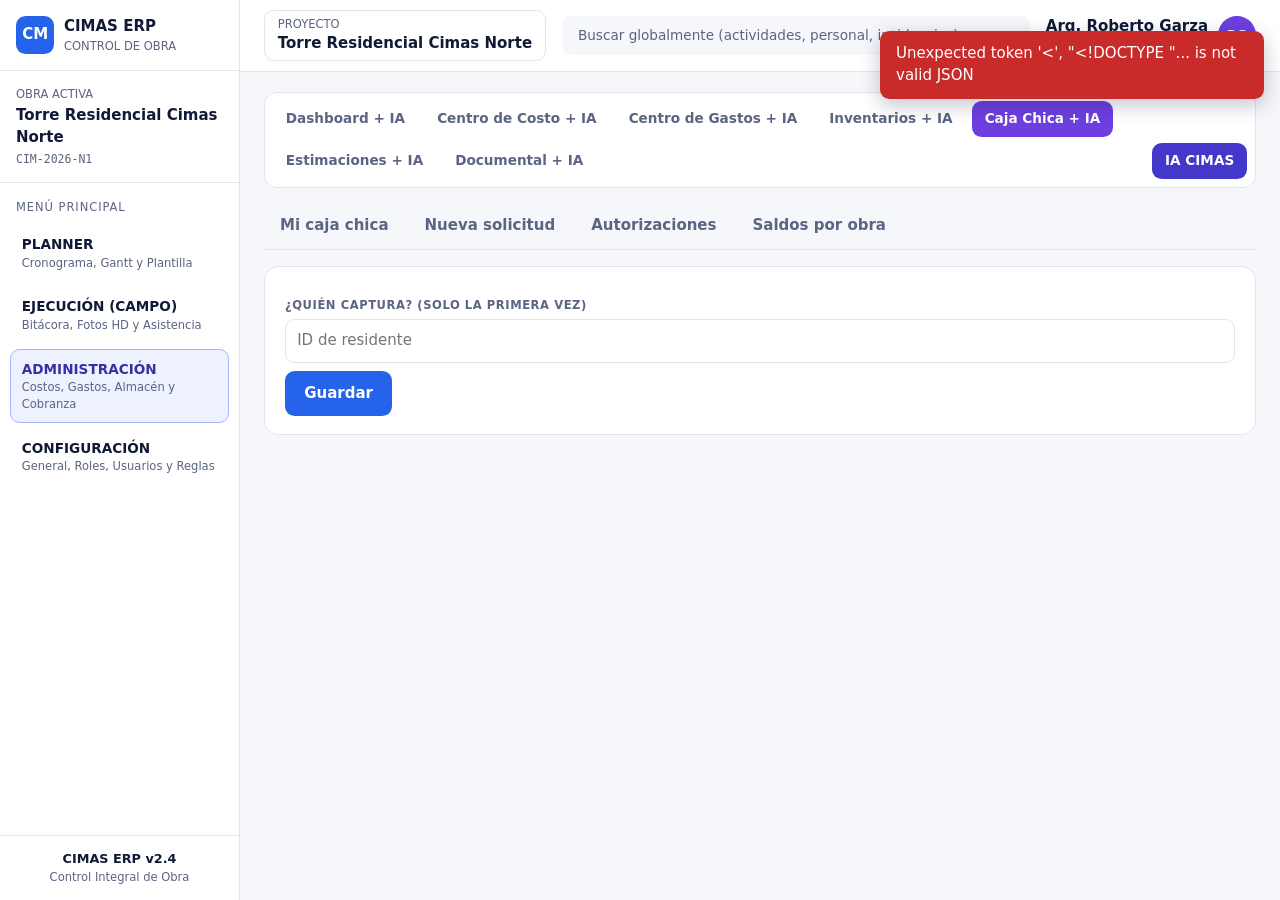
==== src/static/index.html @ c926f765 "feat(escaneo): move photo quality check to calidad.js and test it (#68, #69) Extract the blur and da" ====
<!doctype html>
<html lang="es">
<head>
  <meta charset="utf-8">
  <meta name="viewport" content="width=device-width, initial-scale=1">
  <title>Caja chica · Captura en obra</title>
  <link rel="stylesheet" href="app.css">
</head>
<body>
  <main>
    <section id="config" class="panel" hidden>
      <label for="residente">¿Quién captura? (solo la primera vez)</label>
      <input id="residente" type="text" placeholder="ID de residente" autocomplete="off">
      <button id="guardar-residente" type="button">Guardar</button>
    </section>

    <section id="mi-caja" hidden>
      <div class="hero">
        <div>
          <span class="insignia">Mi caja chica</span>
          <h1>Comprobar un gasto</h1>
          <p>Elige la solicitud aprobada, revisa su resumen y sube el comprobante para su revisión.</p>
          <p id="residente-actual" class="nota"></p>
        </div>
      </div>

      <div class="panel paso">
        <h2>1. Elige la solicitud</h2>
        <p id="sin-solicitudes" class="nota" hidden>Todavía no tienes solicitudes aprobadas. Si pagaste un gasto por tu cuenta, regístralo abajo.</p>
        <ul id="lista-solicitudes" class="selector"></ul>
      </div>

      <div id="resumen" class="panel paso" hidden>
        <h2 id="resumen-titulo"></h2>
        <div id="resumen-detalle" class="dos-columnas"></div>

        <h2>2. Comprobantes de esta solicitud</h2>
        <p class="nota">Escanea el comprobante con el botón fijo de abajo; los datos se completan después y pasa a revisión.</p>
        <p id="sin-comprobantes" class="nota" hidden>Aún no hay comprobantes.</p>
        <ul id="lista-comprobantes"></ul>
      </div>

      <!-- RNF05/HU21: foto borrosa u oscura, se pide repetirla antes de guardarla -->
      <div id="revision-foto" class="panel paso revision" role="alert" hidden>
        <h2 id="revision-motivo"></h2>
        <img id="revision-vista" class="vista-evidencia" alt="Vista previa de la foto">
        <div class="acciones inicio">
          <label class="boton dispara-escaneo" for="foto">Repetir foto</label>
          <button type="button" id="revision-usar" class="secundario">Usar de todos modos</button>
          <button type="button" id="revision-cancelar" class="secundario">Cancelar</button>
        </div>
      </div>

      <!-- RNF05/HU21: botón fijo y siempre visible; toque 1 cámara, toque 2 obturador, toque 3 "Usar foto" -->
      <div class="barra-escaneo">
        <ul id="envios" class="envios" aria-live="polite"></ul>
        <p id="contexto-escaneo" class="nota"></p>
        <div class="acciones inicio">
          <label id="boton-foto" class="boton-foto dispara-escaneo" for="foto">Escanear comprobante</label>
          <input id="foto" type="file" accept="image/*" capture="environment" hidden>
          <label class="boton secundario dispara-escaneo" for="archivo">Subir archivo</label>
          <input id="archivo" type="file" accept="image/*" hidden>
        </div>
      </div>
    </section>

    <p id="aviso" class="aviso" role="status" aria-live="polite" hidden></p>

    <section id="formulario" class="panel" hidden>
      <h2>Datos del comprobante</h2>
      <form id="form-datos" novalidate>
        <fieldset>
          <legend>Tipo</legend>
          <label><input type="radio" name="tipo" value="factura" required> Factura</label>
          <label><input type="radio" name="tipo" value="ticket"> Ticket</label>
          <label><input type="radio" name="tipo" value="nota_simple"> Nota simple</label>
        </fieldset>

        <p id="formulario-solicitud" class="nota"></p>

        <!-- Gasto pagado por el residente sin solicitud previa: la clasificación (RF02) se captura aquí -->
        <div id="campo-clasificacion" hidden>
          <label for="obra-gasto">Obra</label>
          <select id="obra-gasto" name="obra_id">
            <option value="">Selecciona una obra</option>
          </select>

          <label for="etapa-gasto">Etapa</label>
          <select id="etapa-gasto" name="etapa_construccion">
            <option value="cimentación">Cimentación</option>
            <option value="estructura">Estructura</option>
            <option value="albañilería">Albañilería</option>
            <option value="instalaciones">Instalaciones</option>
            <option value="acabados">Acabados</option>
            <option value="entrega">Entrega</option>
          </select>

          <label for="partida-gasto">Partida</label>
          <select id="partida-gasto" name="partida_categoria">
            <option>Materiales</option>
            <option>Renta de Maquinaria</option>
            <option>Mano de Obra</option>
            <option>Trámites</option>
            <option>Otros</option>
          </select>
        </div>

        <label for="monto">Monto pagado</label>
        <input id="monto" name="monto_comprobado" type="number" inputmode="decimal" min="0.01" step="0.01" required>

        <label for="fecha">Fecha del gasto</label>
        <input id="fecha" name="fecha_gasto" type="date" required>

        <label for="proveedor">Proveedor</label>
        <input id="proveedor" name="proveedor" type="text" required>

        <label for="concepto">Concepto</label>
        <input id="concepto" name="concepto" type="text" required>

        <div id="campo-horas" hidden>
          <label for="unidad">Horas de</label>
          <select id="unidad" name="unidad_horas">
            <option value="maquinaria">Maquinaria</option>
            <option value="trabajo">Trabajo</option>
          </select>
          <label for="horas">Horas</label>
          <input id="horas" name="horas" type="number" inputmode="decimal" min="0.1" step="0.1">
        </div>

        <div class="acciones">
          <button type="submit" data-accion="guardar">Guardar</button>
          <button type="submit" data-accion="cerrar">Guardar y cerrar</button>
          <button type="button" id="descartar" class="secundario">Descartar</button>
          <button type="button" id="volver" class="secundario">Volver</button>
        </div>
      </form>
    </section>
  </main>
  <script src="shell.js"></script>
  <script src="calidad.js"></script>
  <script src="app.js"></script>
</body>
</html>
---- src/static/app.css ----
:root {
  --fondo: #f6f7fb;
  --superficie: #ffffff;
  --texto: #111936;
  --suave: #5b6482;
  --borde: #e1e4ee;
  --oscuro: #0e1330;
  --primario: #2563eb;
  --primario-texto: #ffffff;
  --acento: #6d3fe0;
  --exito: #0f9d6c;
  --aviso: #b45309;
  --error: #c92a2a;
  --mono: ui-monospace, "Cascadia Mono", "SF Mono", Consolas, monospace;
  color-scheme: light;
}

* {
  box-sizing: border-box;
}

body {
  margin: 0;
  background: var(--fondo);
  color: var(--texto);
  font: 15px/1.45 system-ui, "Segoe UI", sans-serif;
}

[hidden] {
  display: none !important;
}

.mono {
  font-family: var(--mono);
}

/* Estructura general: barra lateral + columna con barra superior */
.aplicacion {
  display: grid;
  grid-template-columns: 15rem 1fr;
  min-height: 100vh;
}

.columna {
  min-width: 0;
}

.lateral {
  position: sticky;
  top: 0;
  display: flex;
  flex-direction: column;
  height: 100vh;
  background: var(--superficie);
  border-right: 1px solid var(--borde);
}

.lateral small,
.superior small {
  display: block;
  color: var(--suave);
  font-size: 0.72rem;
}

.marca {
  display: flex;
  align-items: center;
  gap: 0.6rem;
  padding: 1rem;
  border-bottom: 1px solid var(--borde);
}

.marca-logo {
  display: grid;
  place-items: center;
  width: 2.4rem;
  height: 2.4rem;
  border-radius: 0.6rem;
  background: var(--primario);
  color: #ffffff;
  font-weight: 800;
}

.obra-activa {
  padding: 0.9rem 1rem;
  border-bottom: 1px solid var(--borde);
}

.obra-activa strong {
  display: block;
  margin: 0.15rem 0;
}

.lateral-titulo {
  padding: 1rem 1rem 0.4rem;
  letter-spacing: 0.08em;
}

.lateral-item {
  margin: 0.15rem 0.6rem;
  padding: 0.6rem 0.7rem;
  border: 1px solid transparent;
  border-radius: 0.6rem;
}

.lateral-item strong {
  display: block;
  font-size: 0.85rem;
  text-transform: uppercase;
}

.lateral-item.activo {
  background: #eef2ff;
  border-color: #a5b4fc;
  color: #3730a3;
}

.lateral-pie {
  margin-top: auto;
  padding: 0.9rem;
  border-top: 1px solid var(--borde);
  text-align: center;
  font-size: 0.8rem;
}

.superior {
  display: flex;
  align-items: center;
  gap: 1rem;
  padding: 0.6rem 1.5rem;
  background: var(--superficie);
  border-bottom: 1px solid var(--borde);
}

.proyecto {
  padding: 0.35rem 0.8rem;
  border: 1px solid var(--borde);
  border-radius: 0.6rem;
}

.buscador {
  flex: 1;
  max-width: 34rem;
  margin: 0 auto;
  padding: 0.6rem 1rem;
  border-radius: 0.6rem;
  background: var(--fondo);
  color: var(--suave);
  font-size: 0.85rem;
  white-space: nowrap;
  overflow: hidden;
  text-overflow: ellipsis;
}

.usuario {
  display: flex;
  align-items: center;
  gap: 0.6rem;
  margin-left: auto;
  text-align: right;
}

.avatar {
  display: grid;
  place-items: center;
  width: 2.4rem;
  height: 2.4rem;
  border-radius: 50%;
  background: var(--acento);
  color: #ffffff;
  font-size: 0.8rem;
  font-weight: 700;
}

.contenido {
  padding: 1.25rem 1.5rem 2rem;
}

.modulos {
  display: flex;
  flex-wrap: wrap;
  align-items: center;
  gap: 0.4rem;
  padding: 0.5rem;
  border: 1px solid var(--borde);
  border-radius: 0.8rem;
  background: var(--superficie);
  font-size: 0.85rem;
}

.modulo {
  padding: 0.5rem 0.8rem;
  border-radius: 0.6rem;
  color: var(--suave);
  font-weight: 600;
}

.modulo.activo {
  background: var(--acento);
  color: #ffffff;
}

.modulo.ia {
  margin-left: auto;
  background: #4338ca;
  color: #ffffff;
}

/* Pestañas de la sección Caja chica */
.menu {
  display: flex;
  flex-wrap: wrap;
  gap: 0.25rem;
  margin: 1rem 0;
  border-bottom: 1px solid var(--borde);
}

.menu a {
  margin-bottom: -1px;
  padding: 0.7rem 1rem;
  border-bottom: 2px solid transparent;
  color: var(--suave);
  font-weight: 600;
  text-decoration: none;
}

.menu a[aria-current="page"] {
  border-bottom-color: var(--primario);
  color: var(--primario);
}

main {
  max-width: 80rem;
}

h1 {
  margin: 0 0 0.25rem;
  font-size: 1.6rem;
}

h2 {
  margin: 1.25rem 0 0.5rem;
  font-size: 1.1rem;
}

/* Banner oscuro con degradado (inicio y saldos) */
.hero {
  display: flex;
  flex-wrap: wrap;
  align-items: center;
  justify-content: space-between;
  gap: 1rem;
  padding: 1.25rem 1.5rem;
  border-radius: 1rem;
  background: linear-gradient(110deg, #0e1330 0%, #1b1f55 60%, #3b2a8a 100%);
  color: #ffffff;
}

.hero h1 {
  color: #ffffff;
}

.hero p {
  margin: 0.25rem 0 0;
  color: #d5d9f0;
}

.insignia {
  display: inline-block;
  margin-bottom: 0.5rem;
  padding: 0.15rem 0.7rem;
  border: 1px solid #6d74c4;
  border-radius: 1rem;
  font-family: var(--mono);
  font-size: 0.72rem;
  letter-spacing: 0.04em;
  text-transform: uppercase;
}

/* Botón principal de captura: grande para manos sucias (RNF01) */
.boton-foto {
  display: flex;
  align-items: center;
  justify-content: center;
  min-height: 3.5rem;
  padding: 0 1.5rem;
  border-radius: 0.7rem;
  background: var(--acento);
  color: #ffffff;
  font-size: 1.1rem;
  font-weight: 700;
  text-align: center;
  cursor: pointer;
  user-select: none;
}

.boton-foto:active {
  filter: brightness(0.9);
}

.nota {
  color: var(--suave);
  font-size: 0.85rem;
}

.hero .nota {
  color: #d5d9f0;
}

.aviso {
  position: fixed;
  top: 1rem;
  right: 1rem;
  z-index: 10;
  max-width: 24rem;
  padding: 0.75rem 1rem;
  border-radius: 0.6rem;
  color: #ffffff;
  background: var(--exito);
  box-shadow: 0 6px 20px rgb(14 19 48 / 25%);
}

.aviso.error {
  background: var(--error);
}

ul {
  padding: 0;
  list-style: none;
}

/* Formularios */
.panel,
.tarjeta {
  padding: 1.1rem 1.25rem;
  border: 1px solid var(--borde);
  border-radius: 0.9rem;
  background: var(--superficie);
}

.panel h2:first-child {
  margin-top: 0;
}

.dos-columnas {
  display: grid;
  grid-template-columns: minmax(0, 2fr) minmax(16rem, 1fr);
  gap: 1rem;
  align-items: start;
}

label,
legend {
  display: block;
  margin-top: 0.8rem;
  color: var(--suave);
  font-size: 0.72rem;
  font-weight: 700;
  letter-spacing: 0.05em;
  text-transform: uppercase;
}

fieldset {
  margin: 0;
  padding: 0;
  border: 0;
}

input,
select,
textarea,
button {
  font: inherit;
  min-height: 2.8rem;
}

input[type="text"],
input[type="number"],
input[type="date"],
input[type="url"],
input[type="password"],
select {
  width: 100%;
  margin-top: 0.3rem;
  padding: 0.5rem 0.7rem;
  border: 1px solid var(--borde);
  border-radius: 0.6rem;
  background: var(--superficie);
  color: var(--texto);
}

input:focus,
select:focus {
  border-color: var(--primario);
  outline: 2px solid #bfd3fb;
}

/* Tipo de comprobante como botones de opción */
fieldset label {
  display: inline-block;
  margin: 0.3rem 0.4rem 0 0;
  padding: 0;
  text-transform: none;
}

fieldset label:has(input[type="radio"]) {
  padding: 0.55rem 0.9rem;
  border: 1px solid var(--borde);
  border-radius: 0.6rem;
  color: var(--texto);
  font-size: 0.85rem;
  letter-spacing: 0;
  cursor: pointer;
}

fieldset label:has(input:checked) {
  border-color: var(--primario);
  background: #eef2ff;
  color: var(--primario);
}

fieldset input[type="radio"] {
  position: absolute;
  opacity: 0;
  min-height: 0;
}

button {
  margin-top: 0.5rem;
  padding: 0.5rem 1.2rem;
  border: 0;
  border-radius: 0.6rem;
  background: var(--primario);
  color: var(--primario-texto);
  font-weight: 700;
  cursor: pointer;
}

button.secundario {
  background: var(--superficie);
  color: var(--texto);
  border: 1px solid var(--borde);
}

button.rechazar {
  background: var(--superficie);
  color: var(--error);
  border: 1px solid #f1b6b6;
}

button:disabled {
  opacity: 0.5;
  cursor: not-allowed;
}

.acciones {
  display: flex;
  flex-wrap: wrap;
  justify-content: flex-end;
  gap: 0.5rem;
  margin-top: 1rem;
}

.cuadricula-2 {
  display: grid;
  grid-template-columns: 1fr 1fr;
  gap: 0 1rem;
}

/* Tarjetas, tablas de datos y etiquetas */
.rejilla {
  display: grid;
  grid-template-columns: repeat(auto-fill, minmax(19rem, 1fr));
  gap: 1rem;
}

.tarjeta h3 {
  margin: 0 0 0.25rem;
  font-family: var(--mono);
  font-size: 1rem;
}

.tarjeta dl {
  display: grid;
  grid-template-columns: 1fr auto;
  gap: 0.2rem 1rem;
  margin: 0.6rem 0;
  font-size: 0.88rem;
}

.tarjeta dt {
  color: var(--suave);
}

.tarjeta dd {
  margin: 0;
  font-family: var(--mono);
  font-weight: 700;
  text-align: right;
  font-variant-numeric: tabular-nums;
}

.etiqueta {
  display: inline-block;
  padding: 0.12rem 0.65rem;
  border: 1px solid var(--borde);
  border-radius: 1rem;
  background: #eef0f6;
  font-size: 0.72rem;
  font-weight: 700;
  letter-spacing: 0.03em;
  text-transform: uppercase;
}

.etiqueta.aprobado {
  border-color: #9ae0c4;
  background: #e5f8ef;
  color: #067a52;
}

.etiqueta.rechazado {
  border-color: #f1b6b6;
  background: #fdecec;
  color: var(--error);
}

.barra {
  height: 0.5rem;
  margin: 0.6rem 0;
  overflow: hidden;
  border-radius: 1rem;
  background: var(--borde);
}

.barra > span {
  display: block;
  height: 100%;
  background: var(--exito);
}

.barra.alerta > span {
  background: var(--acento);
}

.barra.excedido > span {
  background: var(--error);
}

.cifra {
  margin: 0.25rem 0 0;
  font-size: 1.75rem;
  font-weight: 700;
}

.negativo {
  color: var(--error);
  font-weight: 700;
}

/* Lista "Por completar" y movimientos */
li button {
  width: 100%;
  text-align: left;
}

#lista-pendientes button,
#lista-solicitudes .tarjeta {
  margin-top: 0.4rem;
}

@media (max-width: 64rem) {
  .aplicacion {
    grid-template-columns: 1fr;
  }

  .lateral,
  .buscador,
  .modulos {
    display: none;
  }

  .dos-columnas {
    grid-template-columns: 1fr;
  }
}

@media (max-width: 40rem) {
  .contenido {
    padding: 1rem;
  }

  .boton-foto {
    flex: 1 1 100%;
    min-height: 40vh;
    font-size: 1.5rem;
  }

  .cuadricula-2 {
    grid-template-columns: 1fr;
  }
}

#obras {
  margin-top: 1rem;
}

/* Evidencia fotográfica de la solicitud */
.evidencia {
  margin-top: 0.3rem;
  padding: 0.9rem;
  border: 1px dashed #93a8e8;
  border-radius: 0.7rem;
  background: #f3f6ff;
}

.evidencia .nota {
  margin: 0 0 0.5rem;
}

.evidencia input[type="text"] {
  margin-top: 0.6rem;
}

.vista-evidencia {
  display: block;
  max-width: 100%;
  max-height: 16rem;
  margin-top: 0.6rem;
  border-radius: 0.6rem;
}

label.boton {
  display: inline-flex;
  align-items: center;
  min-height: 2.8rem;
  margin: 0;
  padding: 0 1.2rem;
  border-radius: 0.6rem;
  background: var(--primario);
  color: var(--primario-texto);
  font-size: 0.95rem;
  font-weight: 700;
  letter-spacing: 0;
  text-transform: none;
  cursor: pointer;
}

label.boton.secundario {
  border: 1px solid var(--borde);
  background: var(--superficie);
  color: var(--texto);
}

.acciones.inicio {
  justify-content: flex-start;
  margin-top: 0;
}

/* Tablero de inicio (datos de ejemplo) */
.tablero {
  display: grid;
  gap: 1rem;
  margin: 1rem 0;
}

.kpis {
  display: grid;
  grid-template-columns: repeat(auto-fit, minmax(12rem, 1fr));
  gap: 1rem;
}

.kpi small:first-child {
  font-weight: 700;
  letter-spacing: 0.05em;
  text-transform: uppercase;
}

.kpi small {
  color: var(--suave);
}

.kpi.destacado {
  background: #f5f2ff;
  border-color: #cdbdf7;
}

.kpi-valor {
  margin: 0.25rem 0;
  font-size: 1.7rem;
  font-weight: 800;
}

.kpi.destacado .kpi-valor {
  color: var(--acento);
}

.barra.azul > span {
  background: var(--primario);
}

.barra.verde > span {
  background: var(--exito);
}

.barra.morado > span {
  background: var(--acento);
}

.tabla-contenedor {
  overflow-x: auto;
  border: 1px solid var(--borde);
  border-radius: 0.9rem;
  background: var(--superficie);
}

.tabla {
  width: 100%;
  border-collapse: collapse;
  font-size: 0.88rem;
}

.tabla th {
  padding: 0.7rem 0.8rem;
  background: var(--oscuro);
  color: #ffffff;
  font-size: 0.72rem;
  letter-spacing: 0.06em;
  text-align: left;
  text-transform: uppercase;
}

.tabla td {
  padding: 0.7rem 0.8rem;
  border-top: 1px solid var(--borde);
}

.tabla .fuerte {
  font-weight: 700;
}

.tabla .derecha {
  text-align: right;
}

.pastilla {
  display: inline-block;
  padding: 0.1rem 0.6rem;
  border: 1px solid var(--borde);
  border-radius: 0.5rem;
  background: #eef0f6;
  font-size: 0.7rem;
  font-weight: 700;
  letter-spacing: 0.03em;
  text-transform: uppercase;
  white-space: nowrap;
}

.pastilla.azul,
.alerta.azul {
  border-color: #b9ccf7;
  background: #eaf1ff;
  color: #1d4ed8;
}

.pastilla.verde {
  border-color: #9ae0c4;
  background: #e5f8ef;
  color: #067a52;
}

.pastilla.ambar,
.alerta.ambar {
  border-color: #f5d68a;
  background: #fff7e0;
  color: var(--aviso);
}

.pastilla.rojo {
  border-color: #f1b6b6;
  background: #fdecec;
  color: var(--error);
}

.pastilla.morado,
.alerta.morado {
  border-color: #cdbdf7;
  background: #f5f2ff;
  color: #5b21b6;
}

.alerta {
  margin: 0.6rem 0 0;
  padding: 0.7rem 0.9rem;
  border: 1px solid var(--borde);
  border-radius: 0.6rem;
  font-size: 0.88rem;
}

/* Foto y enlace de evidencia en la bandeja de autorización */
.evidencia-autorizacion {
  display: block;
  max-width: 100%;
  max-height: 12rem;
  margin: 0.6rem 0;
  border-radius: 0.6rem;
}

.enlace-evidencia {
  display: inline-block;
  margin: 0.4rem 0;
  font-size: 0.85rem;
}

/* Mi caja chica: selector de solicitudes y resumen */
.paso {
  margin-top: 1rem;
}

.selector {
  display: grid;
  grid-template-columns: repeat(auto-fill, minmax(16rem, 1fr));
  gap: 0.75rem;
  margin: 0.75rem 0 0;
  padding: 0;
  list-style: none;
}

.selector .opcion {
  display: flex;
  flex-direction: column;
  align-items: flex-start;
  gap: 0.25rem;
  width: 100%;
  min-height: 4.5rem;
  margin: 0;
  padding: 0.75rem 1rem;
  border: 1px solid var(--borde);
  border-radius: 0.8rem;
  background: var(--superficie);
  color: var(--texto);
  text-align: left;
}

.selector .opcion small {
  color: var(--suave);
}

.selector .opcion.elegida {
  border-color: var(--primario);
  background: #eff4ff;
  box-shadow: 0 0 0 2px rgba(37, 99, 235, 0.25);
}

.selector .opcion.propia {
  border-style: dashed;
}

.fila-comprobante {
  display: flex;
  flex-wrap: wrap;
  align-items: center;
  justify-content: space-between;
  gap: 0.5rem;
  padding: 0.5rem 0;
  border-top: 1px solid var(--borde);
}

/* RNF05/HU21: botón de escaneo fijo y siempre visible, con el estado de las subidas */
.barra-escaneo {
  position: sticky;
  bottom: 0;
  z-index: 20;
  margin-top: 1rem;
  padding: 0.75rem;
  border: 1px solid var(--borde);
  border-radius: 0.9rem;
  background: var(--superficie);
  box-shadow: 0 -6px 18px rgba(17, 26, 48, 0.12);
}

.barra-escaneo .nota {
  margin: 0 0 0.5rem;
}

.barra-escaneo .acciones.inicio {
  flex-wrap: nowrap;
  margin-top: 0;
}

.barra-escaneo .boton-foto {
  flex: 1 1 auto;
  min-height: 3.5rem;
  font-size: 1.15rem;
}

.barra-escaneo label.boton {
  min-height: 3.5rem;
  white-space: nowrap;
}

.envios {
  margin: 0 0 0.5rem;
  padding: 0;
  list-style: none;
}

.envio {
  display: flex;
  flex-wrap: wrap;
  align-items: center;
  justify-content: space-between;
  gap: 0.5rem;
  padding: 0.35rem 0.6rem;
  border-radius: 0.5rem;
  background: #fff8e1;
  color: #7a4a00;
  font-size: 0.85rem;
}

.envio + .envio {
  margin-top: 0.25rem;
}

.envio.enviado {
  background: #e3f6ee;
  color: #0f6b4a;
}

.envio.error {
  background: #fde8e8;
  color: var(--error);
}

.envio button {
  min-height: 2rem;
  margin: 0;
  padding: 0 0.75rem;
}

.revision {
  border-color: #f2dc8a;
  background: #fffdf3;
}

.revision .vista-evidencia {
  max-height: 12rem;
}
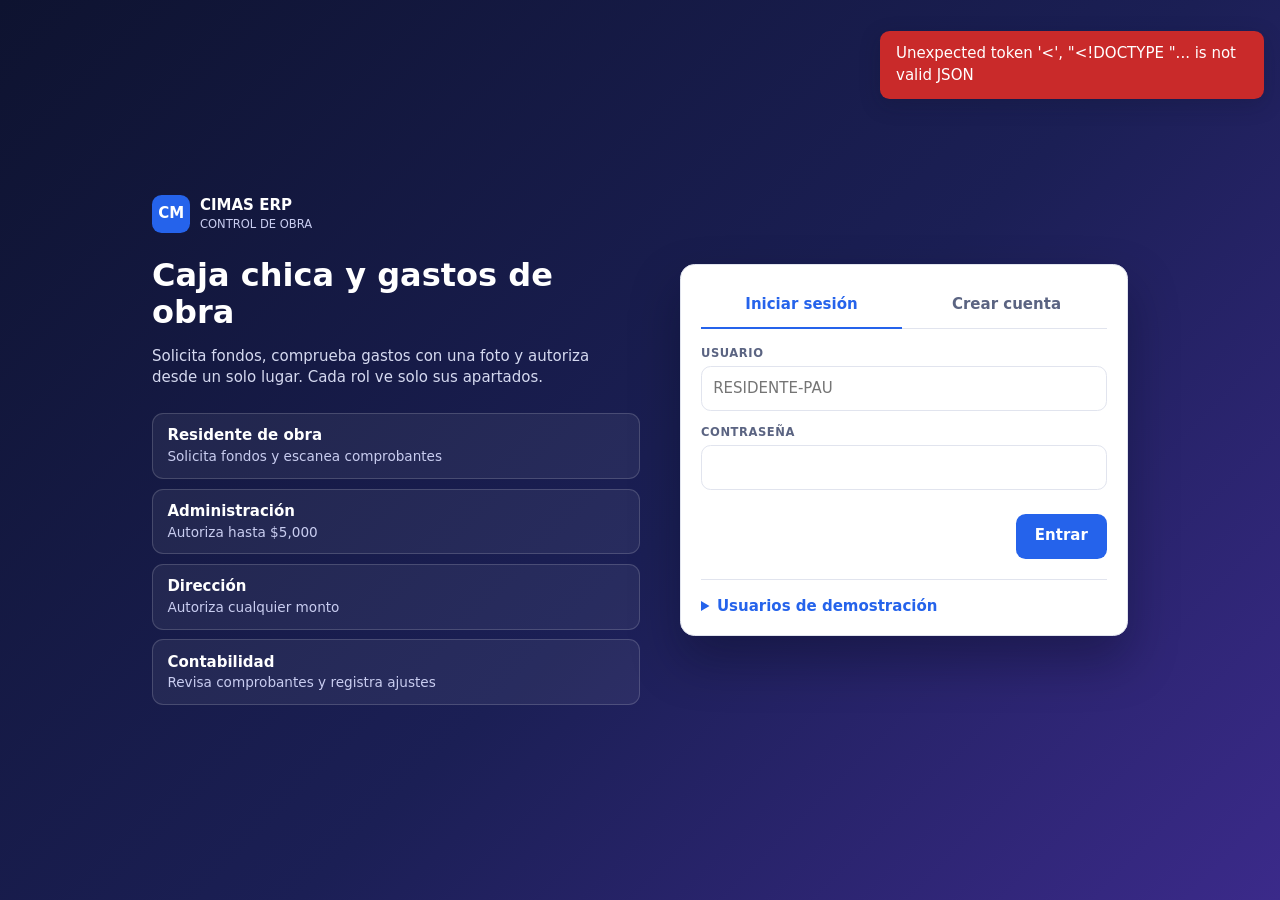
==== commit aeb9c1d0: "feat(ui): add login, role-based screens and testing guide Refs #15" ====
--- a/src/static/index.html
+++ b/src/static/index.html
@@ -6,15 +6,18 @@
   <title>Caja chica · Captura en obra</title>
   <link rel="stylesheet" href="app.css">
 </head>
-<body>
+<body class="captura">
   <main>
-    <section id="config" class="panel" hidden>
-      <label for="residente">¿Quién captura? (solo la primera vez)</label>
-      <input id="residente" type="text" placeholder="ID de residente" autocomplete="off">
-      <button id="guardar-residente" type="button">Guardar</button>
-    </section>
+    <section id="mi-caja" hidden>
+      <!-- Solo en celular: quién captura, para elegir la solicitud y escanear sin nada más -->
+      <div class="barra-movil">
+        <div>
+          <small>Capturando como</small>
+          <strong id="residente-movil"></strong>
+        </div>
+        <button type="button" id="cambiar-residente" class="secundario">Salir</button>
+      </div>
 
-    <section id="mi-caja" hidden>
       <div class="hero">
         <div>
           <span class="insignia">Mi caja chica</span>
@@ -69,6 +72,7 @@
     <section id="formulario" class="panel" hidden>
       <h2>Datos del comprobante</h2>
       <form id="form-datos" novalidate>
+        <p id="aviso-lectura" class="nota aviso-lectura" hidden></p>
         <fieldset>
           <legend>Tipo</legend>
           <label><input type="radio" name="tipo" value="factura" required> Factura</label>
@@ -103,6 +107,14 @@
             <option>Trámites</option>
             <option>Otros</option>
           </select>
+
+          <!-- RF14/HU15: quién absorbe el gasto que se pagó sin solicitud -->
+          <label for="clasificacion-gasto">¿Quién paga el gasto?</label>
+          <select id="clasificacion-gasto" name="clasificacion">
+            <option value="">Selecciona una opción</option>
+            <option value="cobrable_cliente">Cobrable al cliente</option>
+            <option value="fondo_contingencia">Fondo de contingencia (error propio)</option>
+          </select>
         </div>
 
         <label for="monto">Monto pagado</label>
@@ -136,6 +148,7 @@
       </form>
     </section>
   </main>
+  <script src="sesion.js"></script>
   <script src="shell.js"></script>
   <script src="calidad.js"></script>
   <script src="app.js"></script>
--- a/src/static/app.css
+++ b/src/static/app.css
@@ -379,6 +379,7 @@
 input[type="date"],
 input[type="url"],
 input[type="password"],
+input[type="email"],
 select {
   width: 100%;
   margin-top: 0.3rem;
@@ -775,7 +776,8 @@
   color: var(--aviso);
 }
 
-.pastilla.rojo {
+.pastilla.rojo,
+.alerta.rojo {
   border-color: #f1b6b6;
   background: #fdecec;
   color: var(--error);
@@ -794,6 +796,12 @@
   border: 1px solid var(--borde);
   border-radius: 0.6rem;
   font-size: 0.88rem;
+}
+
+/* Solicitud bloqueada por comprobaciones vencidas (RF04/HU04) */
+.tarjeta.bloqueada {
+  border-color: #f1b6b6;
+  box-shadow: inset 4px 0 0 var(--error);
 }
 
 /* Foto y enlace de evidencia en la bandeja de autorización */
@@ -945,3 +953,630 @@
 .revision .vista-evidencia {
   max-height: 12rem;
 }
+
+/* Foto que el servidor no pudo leer (borrosa, oscura o sin monto): se pide repetirla */
+.envio.rechazado {
+  background: #fde8e8;
+  color: var(--error);
+}
+
+.envio label.boton {
+  min-height: 2rem;
+  margin: 0;
+  padding: 0 0.75rem;
+}
+
+/* La barra del residente solo se ve en celular */
+.barra-movil {
+  display: none;
+}
+
+/*
+ * Celular: la pantalla de captura se reduce a quién captura, la solicitud y los botones de escaneo.
+ * Se acota a body.captura para no cambiar las demás pantallas; en computadora se ve completa.
+ */
+@media (max-width: 40rem) {
+  body.captura .lateral,
+  body.captura .superior,
+  body.captura .modulos,
+  body.captura .menu,
+  body.captura .hero,
+  body.captura #resumen {
+    display: none;
+  }
+
+  body.captura .contenido {
+    padding: 0.75rem 0.75rem 14rem;
+  }
+
+  body.captura .barra-movil {
+    display: flex;
+    align-items: center;
+    justify-content: space-between;
+    gap: 0.75rem;
+    padding: 0.75rem 1rem;
+    border-radius: 0.9rem;
+    background: var(--oscuro);
+    color: #ffffff;
+  }
+
+  body.captura .barra-movil small {
+    display: block;
+    color: #d5d9f0;
+  }
+
+  body.captura .barra-movil strong {
+    font-size: 1.1rem;
+  }
+
+  body.captura .barra-movil button {
+    min-height: 3rem;
+    margin: 0;
+    padding: 0 1.25rem;
+    border-color: #6d74c4;
+    background: transparent;
+    color: #ffffff;
+  }
+
+  body.captura #mi-caja .paso h2 {
+    text-align: center;
+    font-size: 1.3rem;
+  }
+
+  body.captura .selector {
+    grid-template-columns: 1fr;
+  }
+
+  body.captura .selector .opcion {
+    align-items: center;
+    min-height: 5rem;
+    font-size: 1.05rem;
+    text-align: center;
+  }
+
+  body.captura .barra-escaneo {
+    position: fixed;
+    right: 0;
+    bottom: 0;
+    left: 0;
+    max-height: 70vh;
+    margin: 0;
+    padding: 0.75rem 0.75rem calc(0.75rem + env(safe-area-inset-bottom, 0px));
+    overflow-y: auto;
+    border-width: 1px 0 0;
+    border-radius: 1.1rem 1.1rem 0 0;
+  }
+
+  body.captura .barra-escaneo .nota {
+    text-align: center;
+    font-size: 0.95rem;
+  }
+
+  body.captura .barra-escaneo .acciones.inicio {
+    flex-direction: column;
+    gap: 0.6rem;
+  }
+
+  body.captura .barra-escaneo .boton-foto {
+    flex: none;
+    width: 100%;
+    min-height: 5rem;
+    font-size: 1.4rem;
+  }
+
+  body.captura .barra-escaneo label.boton {
+    justify-content: center;
+    width: 100%;
+    min-height: 3.5rem;
+    font-size: 1.1rem;
+  }
+
+  body.captura .envio {
+    font-size: 1rem;
+  }
+
+  body.captura .envio label.boton {
+    min-height: 3rem;
+    font-size: 1rem;
+  }
+
+  body.captura .aviso {
+    right: 0.75rem;
+    left: 0.75rem;
+    max-width: none;
+  }
+
+  body.captura #config input,
+  body.captura #config button {
+    width: 100%;
+    min-height: 3.5rem;
+    font-size: 1.1rem;
+  }
+
+  body.captura #config button {
+    margin-top: 0.75rem;
+  }
+}
+
+/* Comprobante enviado: foto y datos que leyó el OCR (RF11/HU11) */
+a.ver-comprobante {
+  color: inherit;
+  font-weight: 600;
+  text-decoration: underline;
+}
+
+a.volver {
+  display: inline-block;
+  margin-bottom: 0.75rem;
+  color: var(--primario);
+  font-weight: 600;
+  text-decoration: none;
+}
+
+.foto-comprobante {
+  display: block;
+  width: 100%;
+  max-height: 70vh;
+  margin: 0.5rem 0 1rem;
+  border-radius: 0.8rem;
+  background: var(--fondo);
+  object-fit: contain;
+}
+
+.datos-leidos {
+  margin: 0.5rem 0 1rem;
+  padding: 0;
+  list-style: none;
+}
+
+.datos-leidos li {
+  display: grid;
+  grid-template-columns: 6rem 1fr auto;
+  align-items: center;
+  gap: 0.75rem;
+  padding: 0.7rem 0;
+  border-top: 1px solid var(--borde);
+}
+
+.dato-rotulo {
+  color: var(--suave);
+  font-size: 0.85rem;
+}
+
+.dato-valor.vacio {
+  color: var(--suave);
+}
+
+.renglones {
+  margin: 0.5rem 0 0;
+  padding: 0.75rem;
+  overflow-x: auto;
+  border-radius: 0.6rem;
+  background: var(--fondo);
+  font: 0.85rem/1.4 var(--mono);
+  white-space: pre-wrap;
+}
+
+a.boton-enlace {
+  display: flex;
+  align-items: center;
+  justify-content: center;
+  min-height: 3rem;
+  padding: 0 1.5rem;
+  border-radius: 0.7rem;
+  background: var(--primario);
+  color: #ffffff;
+  font-weight: 700;
+  text-decoration: none;
+}
+
+/* Campo que el OCR no pudo leer: se resalta hasta que el residente lo completa */
+form input.por-completar {
+  border-color: #d97706;
+  background: #fff8e1;
+}
+
+.aviso-lectura {
+  padding: 0.6rem 0.8rem;
+  border-radius: 0.6rem;
+  background: #eef2ff;
+}
+
+@media (max-width: 40rem) {
+  body.captura a.volver {
+    padding: 0.5rem 0;
+    font-size: 1.1rem;
+  }
+
+  body.captura .foto-comprobante {
+    max-height: 42vh;
+  }
+
+  body.captura .datos-leidos li {
+    grid-template-columns: 1fr auto;
+  }
+
+  body.captura .dato-rotulo {
+    grid-column: 1 / -1;
+  }
+
+  body.captura a.boton-enlace {
+    width: 100%;
+    min-height: 3.5rem;
+    font-size: 1.1rem;
+  }
+
+  body.captura a.ver-comprobante {
+    display: block;
+    padding: 0.5rem 0;
+    font-size: 1.05rem;
+  }
+}
+
+/* Inicio de sesión y registro (RF15/HU20) */
+body.acceso {
+  min-height: 100vh;
+  background: linear-gradient(135deg, #0e1330 0%, #1b1f55 55%, #3b2a8a 100%);
+}
+
+.acceso-contenedor {
+  display: grid;
+  grid-template-columns: minmax(0, 1fr) minmax(0, 28rem);
+  gap: 2.5rem;
+  align-items: center;
+  max-width: 64rem;
+  min-height: 100vh;
+  margin: 0 auto;
+  padding: 2rem 1.5rem;
+}
+
+.acceso-marca {
+  color: #ffffff;
+}
+
+.acceso-marca .marca {
+  padding: 0 0 1.5rem;
+  border-bottom: 0;
+}
+
+.acceso-marca .marca small {
+  display: block;
+  color: #c9cdf0;
+  font-size: 0.72rem;
+}
+
+.acceso-marca h1 {
+  font-size: 2rem;
+  line-height: 1.15;
+}
+
+.acceso-marca p {
+  max-width: 30rem;
+  color: #d5d9f0;
+}
+
+.acceso-roles {
+  display: grid;
+  gap: 0.6rem;
+  margin: 1.5rem 0 0;
+  padding: 0;
+  list-style: none;
+}
+
+.acceso-roles li {
+  padding: 0.7rem 0.9rem;
+  border: 1px solid rgba(255, 255, 255, 0.16);
+  border-radius: 0.7rem;
+  background: rgba(255, 255, 255, 0.06);
+}
+
+.acceso-roles strong,
+.acceso-roles span {
+  display: block;
+}
+
+.acceso-roles span {
+  color: #c9cdf0;
+  font-size: 0.85rem;
+}
+
+.acceso-panel {
+  margin: 0;
+  box-shadow: 0 1.5rem 3rem rgba(5, 8, 30, 0.35);
+}
+
+.acceso-pestanas {
+  margin-top: 0;
+}
+
+.acceso-pestanas a {
+  flex: 1;
+  text-align: center;
+}
+
+.demo {
+  margin-top: 1.25rem;
+  padding-top: 1rem;
+  border-top: 1px solid var(--borde);
+}
+
+.demo summary {
+  color: var(--primario);
+  font-weight: 600;
+  cursor: pointer;
+}
+
+.usuarios-demo {
+  display: grid;
+  grid-template-columns: repeat(2, minmax(0, 1fr));
+  gap: 0.4rem;
+  padding: 0;
+  list-style: none;
+}
+
+.usuarios-demo button {
+  display: block;
+  width: 100%;
+  margin: 0;
+  text-align: left;
+}
+
+.usuarios-demo strong,
+.usuarios-demo small {
+  display: block;
+}
+
+.usuarios-demo strong {
+  font-family: var(--mono);
+  font-size: 0.8rem;
+}
+
+.usuarios-demo small {
+  color: var(--suave);
+  font-size: 0.75rem;
+  font-weight: 400;
+}
+
+@media (max-width: 52rem) {
+  .acceso-contenedor {
+    grid-template-columns: 1fr;
+    gap: 1.5rem;
+    min-height: 0;
+    padding: 1.5rem 1rem;
+  }
+
+  .acceso-roles {
+    display: none;
+  }
+
+  .usuarios-demo {
+    grid-template-columns: 1fr;
+  }
+}
+
+/* Usuario de la sesión en la barra superior */
+a.usuario {
+  color: inherit;
+  text-decoration: none;
+}
+
+a.usuario:hover strong {
+  color: var(--primario);
+}
+
+.superior .salir {
+  margin: 0 0 0 0.5rem;
+  white-space: nowrap;
+}
+
+/* Filtros en línea (comprobantes, usuarios y guía de pruebas) */
+.filtros {
+  display: grid;
+  grid-template-columns: repeat(auto-fit, minmax(11rem, 1fr));
+  gap: 0.75rem 1rem;
+  align-items: end;
+}
+
+.filtros label {
+  margin-top: 0;
+}
+
+.filtros-linea {
+  display: flex;
+  align-items: center;
+  gap: 0.75rem;
+  margin-bottom: 0.75rem;
+}
+
+.filtros-linea label {
+  margin: 0;
+}
+
+.filtros-linea select {
+  max-width: 16rem;
+}
+
+.tabla tr.elegida td {
+  background: #f3f6ff;
+}
+
+.tabla td button,
+.tabla td input {
+  margin: 0;
+}
+
+/* Detalle y correcciones de un comprobante */
+.encabezado-detalle {
+  display: flex;
+  align-items: center;
+  justify-content: space-between;
+  gap: 1rem;
+}
+
+.encabezado-detalle button {
+  margin: 0;
+}
+
+#detalle-historial ul {
+  padding: 0;
+  list-style: none;
+}
+
+.correccion {
+  margin-top: 1.25rem;
+  padding-top: 1rem;
+  border-top: 1px solid var(--borde);
+}
+
+/* Guía de pruebas */
+.avance-pruebas {
+  min-width: 14rem;
+}
+
+.avance-pruebas .cifra {
+  margin: 0;
+  color: #ffffff;
+}
+
+.avance-pruebas .nota {
+  color: #d5d9f0;
+}
+
+.indice-pruebas {
+  display: flex;
+  flex-wrap: wrap;
+  gap: 0.4rem;
+  margin: 1rem 0;
+}
+
+.indice-pruebas a {
+  padding: 0.3rem 0.7rem;
+  border: 1px solid var(--borde);
+  border-radius: 1rem;
+  background: var(--superficie);
+  color: var(--suave);
+  font-size: 0.8rem;
+  font-weight: 600;
+  text-decoration: none;
+}
+
+.indice-pruebas a:hover {
+  border-color: var(--primario);
+  color: var(--primario);
+}
+
+.prueba {
+  scroll-margin-top: 1rem;
+}
+
+.prueba-encabezado {
+  display: flex;
+  align-items: flex-start;
+  justify-content: space-between;
+  gap: 1rem;
+}
+
+.prueba-encabezado h2 {
+  margin: 0.25rem 0 0;
+}
+
+.insignia-clara {
+  display: inline-block;
+  padding: 0.1rem 0.6rem;
+  border-radius: 1rem;
+  background: #eef0ff;
+  color: var(--acento);
+  font-family: var(--mono);
+  font-size: 0.72rem;
+  font-weight: 700;
+}
+
+.prueba-meta {
+  display: flex;
+  flex-wrap: wrap;
+  align-items: center;
+  gap: 0.5rem 0.75rem;
+  margin: 0.75rem 0;
+}
+
+.prueba-meta small {
+  color: var(--suave);
+}
+
+button.chip {
+  min-height: 0;
+  margin: 0;
+  padding: 0.25rem 0.7rem;
+  color: var(--texto);
+  cursor: pointer;
+}
+
+button.chip:disabled {
+  cursor: default;
+  opacity: 1;
+}
+
+.pasos-prueba {
+  display: grid;
+  gap: 0.5rem;
+  margin: 0;
+  padding: 0;
+  list-style: none;
+}
+
+.pasos-prueba li {
+  display: flex;
+  align-items: flex-start;
+  gap: 0.75rem;
+  padding: 0.7rem 0.8rem;
+  border: 1px solid var(--borde);
+  border-radius: 0.7rem;
+}
+
+.pasos-prueba li.hecho {
+  border-color: #a7e3cb;
+  background: #f0fbf6;
+}
+
+.pasos-prueba input[type="checkbox"] {
+  flex: none;
+  width: 1.15rem;
+  height: 1.15rem;
+  margin: 0.15rem 0 0;
+  accent-color: var(--exito);
+}
+
+.pasos-prueba label {
+  margin: 0;
+  color: var(--texto);
+  font-size: 0.92rem;
+  font-weight: 400;
+  letter-spacing: 0;
+  text-transform: none;
+  cursor: pointer;
+}
+
+.pasos-prueba label span,
+.pasos-prueba label small {
+  display: block;
+}
+
+.pasos-prueba label small {
+  margin-top: 0.2rem;
+  color: var(--suave);
+}
+
+.pasos-prueba li.hecho label span {
+  color: var(--suave);
+  text-decoration: line-through;
+}
+
+@media (max-width: 40rem) {
+  .superior .salir {
+    padding: 0 0.75rem;
+  }
+
+  .prueba-encabezado {
+    flex-direction: column;
+  }
+}
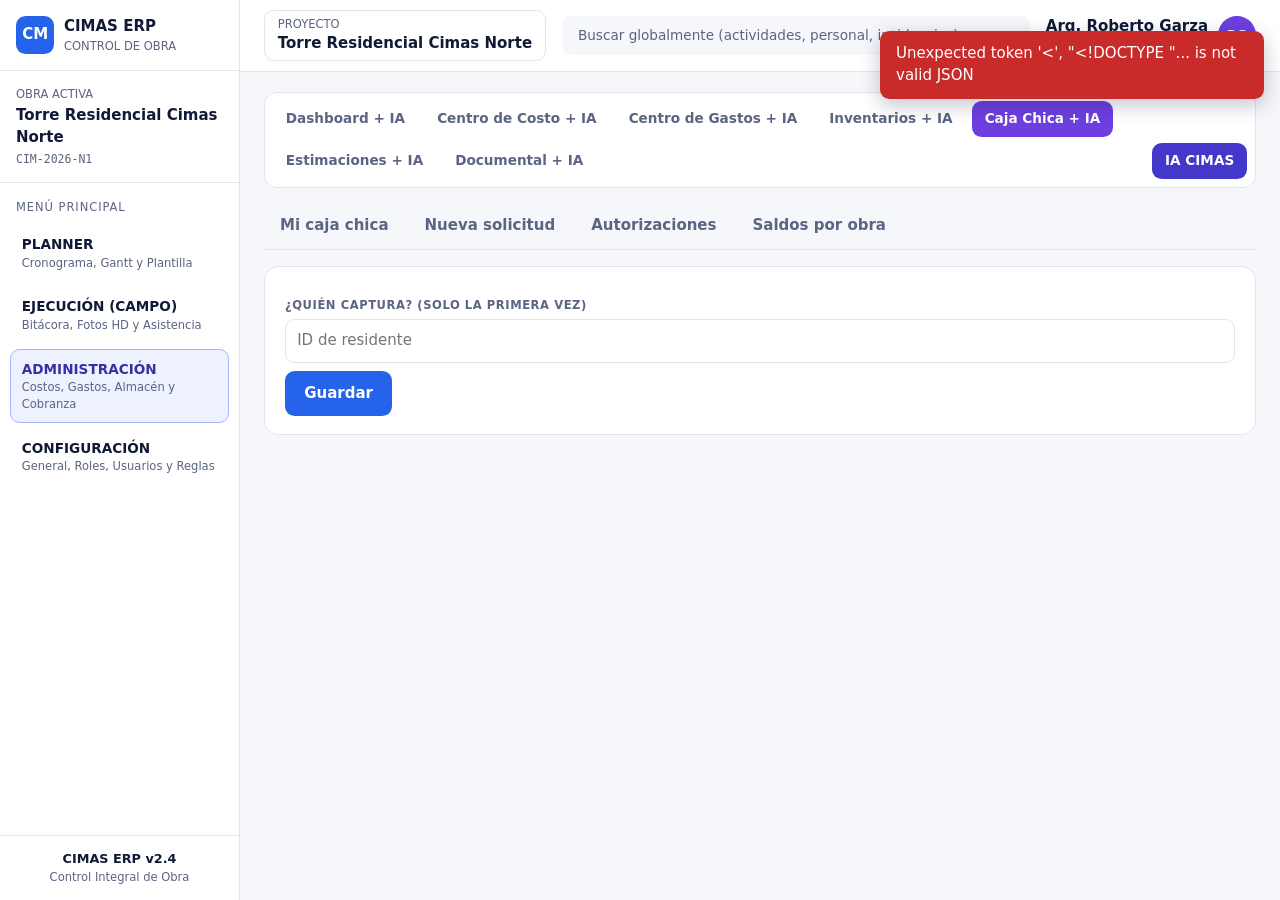
==== commit 0e478555: "chore(merge): integrate main into feat/15-apartados-segun-rol-y-docker" ====
--- a/src/static/index.html
+++ b/src/static/index.html
@@ -8,6 +8,12 @@
 </head>
 <body class="captura">
   <main>
+    <section id="config" class="panel" hidden>
+      <label for="residente">¿Quién captura? (solo la primera vez)</label>
+      <input id="residente" type="text" placeholder="ID de residente" autocomplete="off">
+      <button id="guardar-residente" type="button">Guardar</button>
+    </section>
+
     <section id="mi-caja" hidden>
       <!-- Solo en celular: quién captura, para elegir la solicitud y escanear sin nada más -->
       <div class="barra-movil">
@@ -15,7 +21,7 @@
           <small>Capturando como</small>
           <strong id="residente-movil"></strong>
         </div>
-        <button type="button" id="cambiar-residente" class="secundario">Salir</button>
+        <button type="button" id="cambiar-residente" class="secundario">Cambiar</button>
       </div>
 
       <div class="hero">
@@ -107,14 +113,6 @@
             <option>Trámites</option>
             <option>Otros</option>
           </select>
-
-          <!-- RF14/HU15: quién absorbe el gasto que se pagó sin solicitud -->
-          <label for="clasificacion-gasto">¿Quién paga el gasto?</label>
-          <select id="clasificacion-gasto" name="clasificacion">
-            <option value="">Selecciona una opción</option>
-            <option value="cobrable_cliente">Cobrable al cliente</option>
-            <option value="fondo_contingencia">Fondo de contingencia (error propio)</option>
-          </select>
         </div>
 
         <label for="monto">Monto pagado</label>
@@ -148,7 +146,6 @@
       </form>
     </section>
   </main>
-  <script src="sesion.js"></script>
   <script src="shell.js"></script>
   <script src="calidad.js"></script>
   <script src="app.js"></script>
--- a/src/static/app.css
+++ b/src/static/app.css
@@ -379,7 +379,6 @@
 input[type="date"],
 input[type="url"],
 input[type="password"],
-input[type="email"],
 select {
   width: 100%;
   margin-top: 0.3rem;
@@ -523,6 +522,13 @@
   border-color: #f1b6b6;
   background: #fdecec;
   color: var(--error);
+}
+
+/* Recurso ya entregado a la obra (RF06/HU06) */
+.etiqueta.entregado {
+  border-color: #b9ccf7;
+  background: #eaf1ff;
+  color: #1d4ed8;
 }
 
 .barra {
@@ -1212,371 +1218,3 @@
     font-size: 1.05rem;
   }
 }
-
-/* Inicio de sesión y registro (RF15/HU20) */
-body.acceso {
-  min-height: 100vh;
-  background: linear-gradient(135deg, #0e1330 0%, #1b1f55 55%, #3b2a8a 100%);
-}
-
-.acceso-contenedor {
-  display: grid;
-  grid-template-columns: minmax(0, 1fr) minmax(0, 28rem);
-  gap: 2.5rem;
-  align-items: center;
-  max-width: 64rem;
-  min-height: 100vh;
-  margin: 0 auto;
-  padding: 2rem 1.5rem;
-}
-
-.acceso-marca {
-  color: #ffffff;
-}
-
-.acceso-marca .marca {
-  padding: 0 0 1.5rem;
-  border-bottom: 0;
-}
-
-.acceso-marca .marca small {
-  display: block;
-  color: #c9cdf0;
-  font-size: 0.72rem;
-}
-
-.acceso-marca h1 {
-  font-size: 2rem;
-  line-height: 1.15;
-}
-
-.acceso-marca p {
-  max-width: 30rem;
-  color: #d5d9f0;
-}
-
-.acceso-roles {
-  display: grid;
-  gap: 0.6rem;
-  margin: 1.5rem 0 0;
-  padding: 0;
-  list-style: none;
-}
-
-.acceso-roles li {
-  padding: 0.7rem 0.9rem;
-  border: 1px solid rgba(255, 255, 255, 0.16);
-  border-radius: 0.7rem;
-  background: rgba(255, 255, 255, 0.06);
-}
-
-.acceso-roles strong,
-.acceso-roles span {
-  display: block;
-}
-
-.acceso-roles span {
-  color: #c9cdf0;
-  font-size: 0.85rem;
-}
-
-.acceso-panel {
-  margin: 0;
-  box-shadow: 0 1.5rem 3rem rgba(5, 8, 30, 0.35);
-}
-
-.acceso-pestanas {
-  margin-top: 0;
-}
-
-.acceso-pestanas a {
-  flex: 1;
-  text-align: center;
-}
-
-.demo {
-  margin-top: 1.25rem;
-  padding-top: 1rem;
-  border-top: 1px solid var(--borde);
-}
-
-.demo summary {
-  color: var(--primario);
-  font-weight: 600;
-  cursor: pointer;
-}
-
-.usuarios-demo {
-  display: grid;
-  grid-template-columns: repeat(2, minmax(0, 1fr));
-  gap: 0.4rem;
-  padding: 0;
-  list-style: none;
-}
-
-.usuarios-demo button {
-  display: block;
-  width: 100%;
-  margin: 0;
-  text-align: left;
-}
-
-.usuarios-demo strong,
-.usuarios-demo small {
-  display: block;
-}
-
-.usuarios-demo strong {
-  font-family: var(--mono);
-  font-size: 0.8rem;
-}
-
-.usuarios-demo small {
-  color: var(--suave);
-  font-size: 0.75rem;
-  font-weight: 400;
-}
-
-@media (max-width: 52rem) {
-  .acceso-contenedor {
-    grid-template-columns: 1fr;
-    gap: 1.5rem;
-    min-height: 0;
-    padding: 1.5rem 1rem;
-  }
-
-  .acceso-roles {
-    display: none;
-  }
-
-  .usuarios-demo {
-    grid-template-columns: 1fr;
-  }
-}
-
-/* Usuario de la sesión en la barra superior */
-a.usuario {
-  color: inherit;
-  text-decoration: none;
-}
-
-a.usuario:hover strong {
-  color: var(--primario);
-}
-
-.superior .salir {
-  margin: 0 0 0 0.5rem;
-  white-space: nowrap;
-}
-
-/* Filtros en línea (comprobantes, usuarios y guía de pruebas) */
-.filtros {
-  display: grid;
-  grid-template-columns: repeat(auto-fit, minmax(11rem, 1fr));
-  gap: 0.75rem 1rem;
-  align-items: end;
-}
-
-.filtros label {
-  margin-top: 0;
-}
-
-.filtros-linea {
-  display: flex;
-  align-items: center;
-  gap: 0.75rem;
-  margin-bottom: 0.75rem;
-}
-
-.filtros-linea label {
-  margin: 0;
-}
-
-.filtros-linea select {
-  max-width: 16rem;
-}
-
-.tabla tr.elegida td {
-  background: #f3f6ff;
-}
-
-.tabla td button,
-.tabla td input {
-  margin: 0;
-}
-
-/* Detalle y correcciones de un comprobante */
-.encabezado-detalle {
-  display: flex;
-  align-items: center;
-  justify-content: space-between;
-  gap: 1rem;
-}
-
-.encabezado-detalle button {
-  margin: 0;
-}
-
-#detalle-historial ul {
-  padding: 0;
-  list-style: none;
-}
-
-.correccion {
-  margin-top: 1.25rem;
-  padding-top: 1rem;
-  border-top: 1px solid var(--borde);
-}
-
-/* Guía de pruebas */
-.avance-pruebas {
-  min-width: 14rem;
-}
-
-.avance-pruebas .cifra {
-  margin: 0;
-  color: #ffffff;
-}
-
-.avance-pruebas .nota {
-  color: #d5d9f0;
-}
-
-.indice-pruebas {
-  display: flex;
-  flex-wrap: wrap;
-  gap: 0.4rem;
-  margin: 1rem 0;
-}
-
-.indice-pruebas a {
-  padding: 0.3rem 0.7rem;
-  border: 1px solid var(--borde);
-  border-radius: 1rem;
-  background: var(--superficie);
-  color: var(--suave);
-  font-size: 0.8rem;
-  font-weight: 600;
-  text-decoration: none;
-}
-
-.indice-pruebas a:hover {
-  border-color: var(--primario);
-  color: var(--primario);
-}
-
-.prueba {
-  scroll-margin-top: 1rem;
-}
-
-.prueba-encabezado {
-  display: flex;
-  align-items: flex-start;
-  justify-content: space-between;
-  gap: 1rem;
-}
-
-.prueba-encabezado h2 {
-  margin: 0.25rem 0 0;
-}
-
-.insignia-clara {
-  display: inline-block;
-  padding: 0.1rem 0.6rem;
-  border-radius: 1rem;
-  background: #eef0ff;
-  color: var(--acento);
-  font-family: var(--mono);
-  font-size: 0.72rem;
-  font-weight: 700;
-}
-
-.prueba-meta {
-  display: flex;
-  flex-wrap: wrap;
-  align-items: center;
-  gap: 0.5rem 0.75rem;
-  margin: 0.75rem 0;
-}
-
-.prueba-meta small {
-  color: var(--suave);
-}
-
-button.chip {
-  min-height: 0;
-  margin: 0;
-  padding: 0.25rem 0.7rem;
-  color: var(--texto);
-  cursor: pointer;
-}
-
-button.chip:disabled {
-  cursor: default;
-  opacity: 1;
-}
-
-.pasos-prueba {
-  display: grid;
-  gap: 0.5rem;
-  margin: 0;
-  padding: 0;
-  list-style: none;
-}
-
-.pasos-prueba li {
-  display: flex;
-  align-items: flex-start;
-  gap: 0.75rem;
-  padding: 0.7rem 0.8rem;
-  border: 1px solid var(--borde);
-  border-radius: 0.7rem;
-}
-
-.pasos-prueba li.hecho {
-  border-color: #a7e3cb;
-  background: #f0fbf6;
-}
-
-.pasos-prueba input[type="checkbox"] {
-  flex: none;
-  width: 1.15rem;
-  height: 1.15rem;
-  margin: 0.15rem 0 0;
-  accent-color: var(--exito);
-}
-
-.pasos-prueba label {
-  margin: 0;
-  color: var(--texto);
-  font-size: 0.92rem;
-  font-weight: 400;
-  letter-spacing: 0;
-  text-transform: none;
-  cursor: pointer;
-}
-
-.pasos-prueba label span,
-.pasos-prueba label small {
-  display: block;
-}
-
-.pasos-prueba label small {
-  margin-top: 0.2rem;
-  color: var(--suave);
-}
-
-.pasos-prueba li.hecho label span {
-  color: var(--suave);
-  text-decoration: line-through;
-}
-
-@media (max-width: 40rem) {
-  .superior .salir {
-    padding: 0 0.75rem;
-  }
-
-  .prueba-encabezado {
-    flex-direction: column;
-  }
-}
